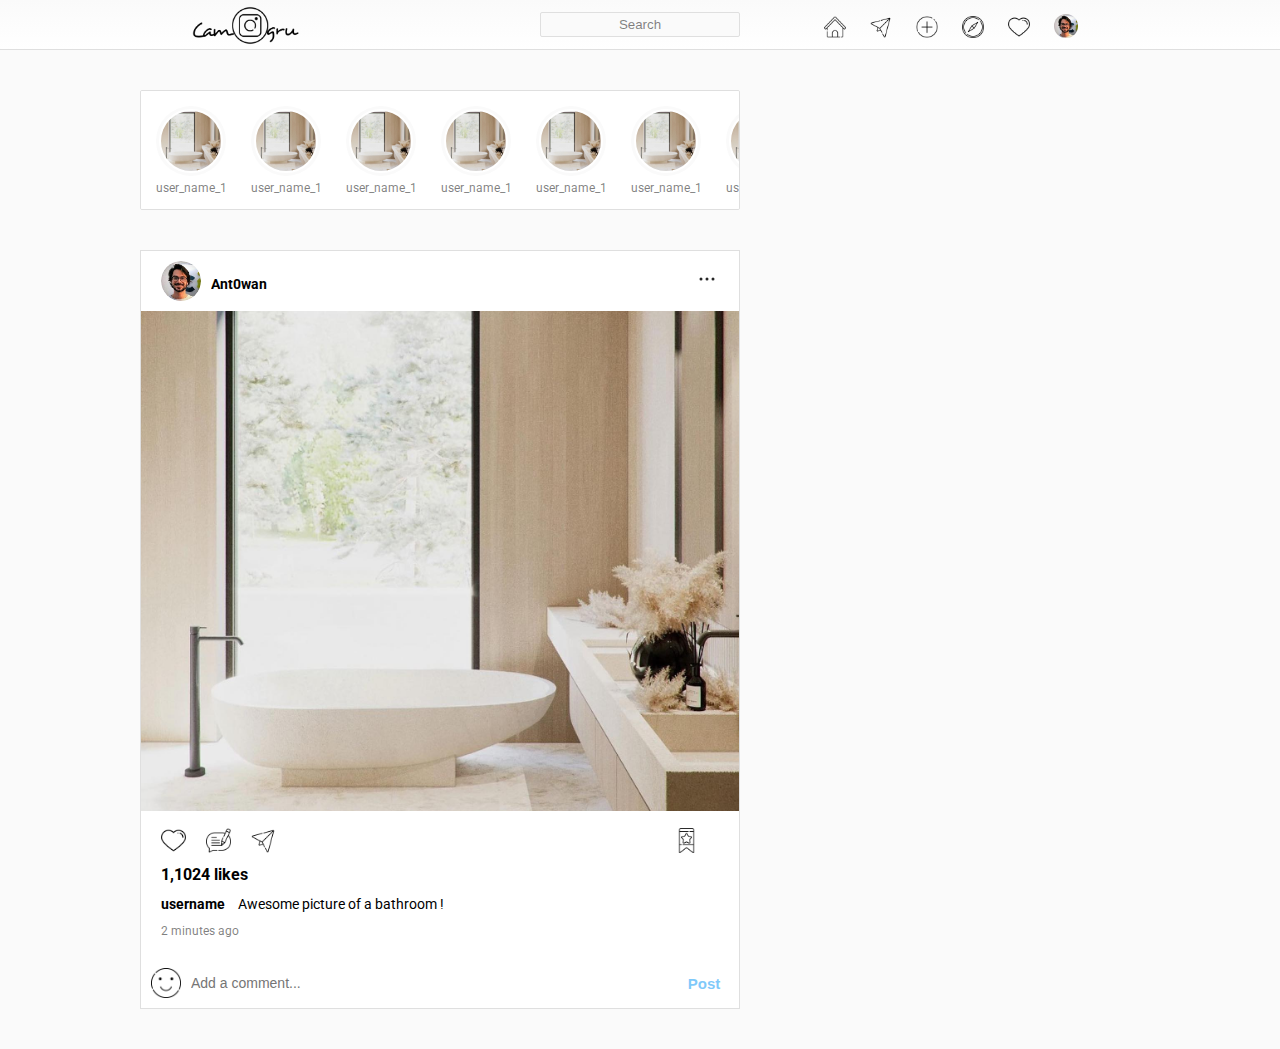
==== app/public/index.html @ 29b3ff60 "feat(app): icons to comment" ====
<!doctype html>
<html lang="en">
	<head>
		<meta charset="utf-8" />
		<meta name="description" content="Web Application Camagru for Sharing Pictures" />
		<title>Cam@gru</title>
		<link rel="stylesheet" href="../src/style.css">
	</head>
	<body>
		<nav class="navbar">
			<div class="nav-wrapper">
				<img src="favicon.png" class="brand-img" alt="">
				<input type="text" class="search-box" placeholder="search">
				<div class="nav-items">
					<img src="home.png" class="icon" alt="">
					<img src="sent.png" class="icon" alt="">
					<img src="add.png" class="icon" alt="">
					<img src="explore.png" class="icon" alt="">
					<img src="heart.png" class="icon" alt="">
					<!--	<img src="user.png" class="icon" alt=""> -->
					<div class="icon user-profile"><img src="profilepicture.jpg" class="user-profile"></div>
				</div>

			</div>
		</nav>
		<section class="main">
			<div class="wrapper">
				<div class="left-col">
					<div class="status-wrapper">
						<div class="status-card">
							<div class="profile-pic"><img src="258769440_1060473394771516_6457847328367936362_n.jpg"></div>
							<p class="username">user_name_1</p>
						</div>
						<div class="status-card">
							<div class="profile-pic"><img src="258769440_1060473394771516_6457847328367936362_n.jpg"></div>
							<p class="username">user_name_1</p>
						</div>
						<div class="status-card">
							<div class="profile-pic"><img src="258769440_1060473394771516_6457847328367936362_n.jpg"></div>
							<p class="username">user_name_1</p>
						</div>
						<div class="status-card">
							<div class="profile-pic"><img src="258769440_1060473394771516_6457847328367936362_n.jpg"></div>
							<p class="username">user_name_1</p>
						</div>
						<div class="status-card">
							<div class="profile-pic"><img src="258769440_1060473394771516_6457847328367936362_n.jpg"></div>
							<p class="username">user_name_1</p>
						</div>
						<div class="status-card">
							<div class="profile-pic"><img src="258769440_1060473394771516_6457847328367936362_n.jpg"></div>
							<p class="username">user_name_1</p>
						</div>
						<div class="status-card">
							<div class="profile-pic"><img src="258769440_1060473394771516_6457847328367936362_n.jpg"></div>
							<p class="username">user_name_1</p>
						</div>
					</div>
					<div class="post">
						<div class="info">
							<div class="user">
								<div class="profile-pic"><img src="profilepicture.jpg" alt=""></div>
								<p class="username">Ant0wan</p>
							</div>
							<div class="option-container">
								<svg class="options">
									<circle cx="12" cy="12" r="1.5"></circle>
									<circle cx="6" cy="12" r="1.5"></circle>
									<circle cx="18" cy="12" r="1.5"></circle>
								</svg>
							</div>
						</div>
						<img src="258769440_1060473394771516_6457847328367936362_n.jpg" class="post-image" alt="">
						<div class="post-content">
							<div class="reaction-wrapper">
								<img src="heart.png" class="icon" alt="">
								<img src="comment.png" class="icon" alt="">
								<img src="sent.png" class="icon" alt="">
								<img src="bookmark.png" class="save icon" alt="">
							</div>
							<p class="likes">1,1024 likes</p>
							<p class="description"><span>username </span>Awesome picture of a bathroom !</p>
							<p class="post-time">2 minutes ago</p>
						</div>
						<div class="comment-wrapper">
							<img src="smile.png" class="icon" alt="">
							<input type="text" class="comment-box" placeholder="Add a comment...">
							<button class="comment-btn">Post</button>
						</div>
					</div>
				</div>
				<div class="right-col"> </div>
			</div>
		</section>
		<!--
			<div class="main">
			<nav>
			<div class="logo">
			<img src="favicon.png">
			<p>Hello <strong>World</strong> from <strong>V1</strong></p>

			</div>
			<div class="nav-links">
			<ul>
			<li><a href="#">Home</a></li>
			<li><a href="#">Inbox</a></li>
			<li><a href="#">New post</a></li>
			<li><a href="#">Explore</a></li>
			<li><a href="#">Activity</a></li>
			<li><a href="#">Me</a></li>
			</ul>
			</div>
			</nav>
			</div>
		-->
	</body>
</html>
---- app/src/style.css ----
@import url('https://fonts.googleapis.com/css2?family=Roboto:wght@300;400;500;700;900&display-swap');
* {
	margin: 0;
	padding: 0;
	box-sizing: border-box;
}
*:focus {
	outline: none;
}
body {
	width: 100%;
	background: #fafafa;
	position: relative;
	font-family: 'roboto', sans-serif;
}
.navbar {
	position: fixed;
	top: 0;
	left: 0;
	width: 100%;
	height: 50px;
	border-bottom: 1px solid #dfdfdf;
	display: flex;
	justify-content: center;
	padding: 5px 0;
	background: linear-gradient(to top, #fff, #fafafa);
}
.nav-wrapper {
	width: 70%;
	max-width: 1000px;
	height: 100%;
	display: flex;
	justify-content: space-between;
	align-items: center;
}
.brand-img {
	height: 100%;
	margin-top: 1px;
}
.search-box {
	position: absolute;
	left: 50%;
	transform: translateX(-50%);
	width: 200px;
	height: 25px;
	background: #fafafa;
	border: 1px solid #dfdfdf;
	border-radius: 2px;
	color: rgba(0,0,0,0.5);
	text-align: center;
	text-transform: capitalize;
}
.search-box::placeholder {
	color: rgba(0,0,0,0.5);
}
.nav-items {
	height: 22px;
	position: relative;
}
.icon {
	height: 100%;
	cursor: pointer;
	margin: 0 10px;
	display: inline-block;
}
.user-profile {
	width: 24px;
	border-radius: 50%;
	background-size: cover;
}
.main {
	width: 100%;
	padding: 40px 0;
	display: flex;
	justify-content: center;
	margin-top: 50px;
}
.wrapper {
	width: 100%;
	max-width: 1000px;
	display: grid;
	grid-template-columns: 60% 40%;
	grid-gap: 30px;
}
.left-col {
	display: flex;
	flex-direction: column;
}
.status-wrapper {
	width: 100%;
	height: 120px;
	background: #fff;
	border: 1px solid #dfdfdf;
	border-radius: 2px;
	padding: 10px;
	padding-right: 0;
	display: flex;
	align-items: center;
	overflow: hidden;
	overflow-x: auto;
}
/* Does not fix the ugly scrollbar on Firefox*/
.status-wrapper::-webkit-scrollbar{
	display: none;
}
.status-card {
	flex: 0 0 auto;
	width: 80px;
	max-width: 80px;
	display: flex;
	flex-direction: column;
	align-items: center;
	margin-right: 15px;
}
.profile-pic {
	width: 70px;
	height: 70px;
	border-radius: 50%;
	overflow: hidden;
	padding: 3px;
	background: #fafafa;
}
.profile-pic img{
	width: 100%;
	height: 100%;
	object-fit: cover;
	border-radius: 50%;
	border: 2px solid #fff;
}
.username {
	width: 100%;
	overflow: hidden;
	text-align: center;
	font-size: 12px;
	margin-top: 5px;
	color: rgba(0,0,0,0.5);
}
.post {
	width: 100%;
	height: auto;
	background: #fff;
	border: 1px solid #dfdfdf;
	margin-top: 40px;
}
.info {
	width: 100%;
	height: 60px;
	display: flex;
	justify-content: space-between;
	align-items: center;
	padding: 0 20px;
}
.info .username {
	width: auto;
	font-weight: bold;
	color: #000;
	font-size: 14px;
	margin-left: 10px;
}
.options {
	color: #262626;
	fill: #262626;
	height: 24px;
	width: 24px;
}
.option-container {
	margin-left: auto;
}
.info .options {
	cursor: pointer;
}
.info .user {
	display: flex;
	align-items: center;
}
.info .profile-pic {
	height: 40px;
	width: 40px;
	padding: 0;
	background: none;
}
.info .profile-pic img {
	border: none;
}
.post-content {
	width: 100%;
	padding: 20px;
}
.post-image {
	width: 100%;
	height: 500px;
	object-fit: cover;
}
.likes {
	font-weight: bold;
}
.description {
	margin: 10px 0;
	font-size: 14px;
	line-height: 20px;
}
.description span {
	font-weight: bold;
	margin-right: 10px;
}
.post-time {
	color: rgba(0,0,0,0.5);
	font-size: 12px;
}
.comment-wrapper {
	width: 100%;
	height: 50px;
	border-radius: 1px solid #dfdfdf;
	display: flex;
	justify-content: space-between;
	align-items: center;
}
.comment-wrapper .icon {
	height: 30px;
}
.comment-box {
	width: 80%;
	height: 100%;
	border: none;
	outline: none;
	font-size: 14px;
}
.comment-btn {
	width: 70px;
	height: 100%;
	font-weight: bold;
	background: none;
	border: none;
	outline: none;
	text-transform: capitalize;
	font-size: 15px;
	color: rgba(var(--d69,0,149,246),1);
	opacity: 0.5; /* Apply only when not comment written */
}
.reaction-wrapper {
	width: 100%;
	height: 50px;
	display: flex;
	margin-top: -20px;
	align-items: center;
}
.reaction-wrapper .icon {
	height: 25px;
	margin: 0;
	margin-right: 20px;
}
.reaction-wrapper .icon.save {
	margin-left: auto;
}
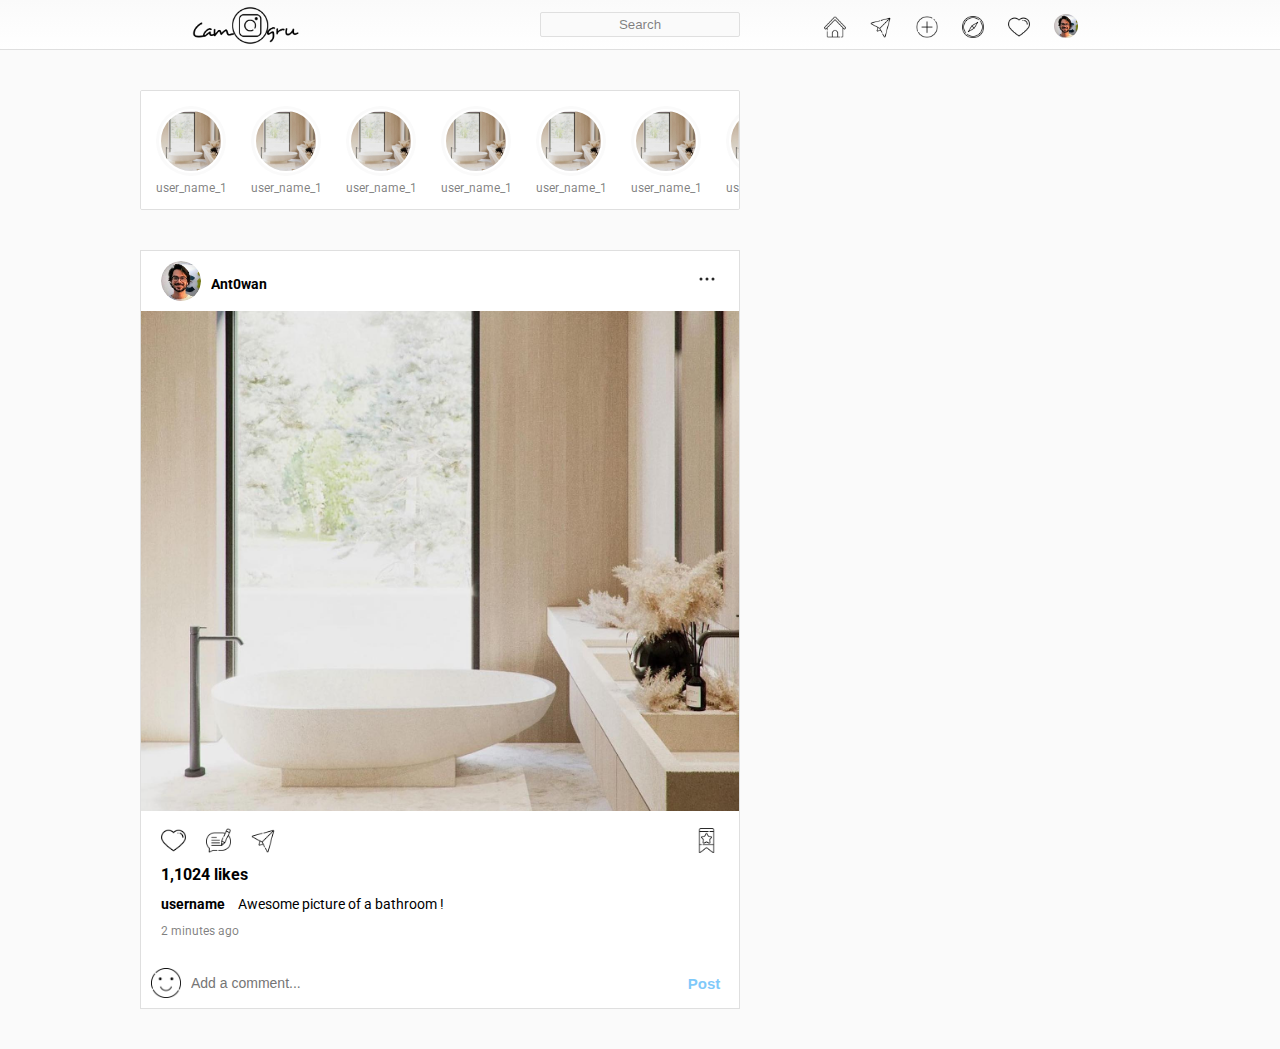
==== commit 6dc76a6c: "feat(app): icons to comment" ====
--- a/app/public/index.html
+++ b/app/public/index.html
@@ -92,26 +92,5 @@
 				<div class="right-col"> </div>
 			</div>
 		</section>
-		<!--
-			<div class="main">
-			<nav>
-			<div class="logo">
-			<img src="favicon.png">
-			<p>Hello <strong>World</strong> from <strong>V1</strong></p>
-
-			</div>
-			<div class="nav-links">
-			<ul>
-			<li><a href="#">Home</a></li>
-			<li><a href="#">Inbox</a></li>
-			<li><a href="#">New post</a></li>
-			<li><a href="#">Explore</a></li>
-			<li><a href="#">Activity</a></li>
-			<li><a href="#">Me</a></li>
-			</ul>
-			</div>
-			</nav>
-			</div>
-		-->
 	</body>
 </html>
--- a/app/src/style.css
+++ b/app/src/style.css
@@ -246,9 +246,10 @@
 }
 .reaction-wrapper .icon {
 	height: 25px;
-	margin: 0;
+	margin: 0px;
 	margin-right: 20px;
 }
 .reaction-wrapper .icon.save {
+	margin: 0px;
 	margin-left: auto;
 }
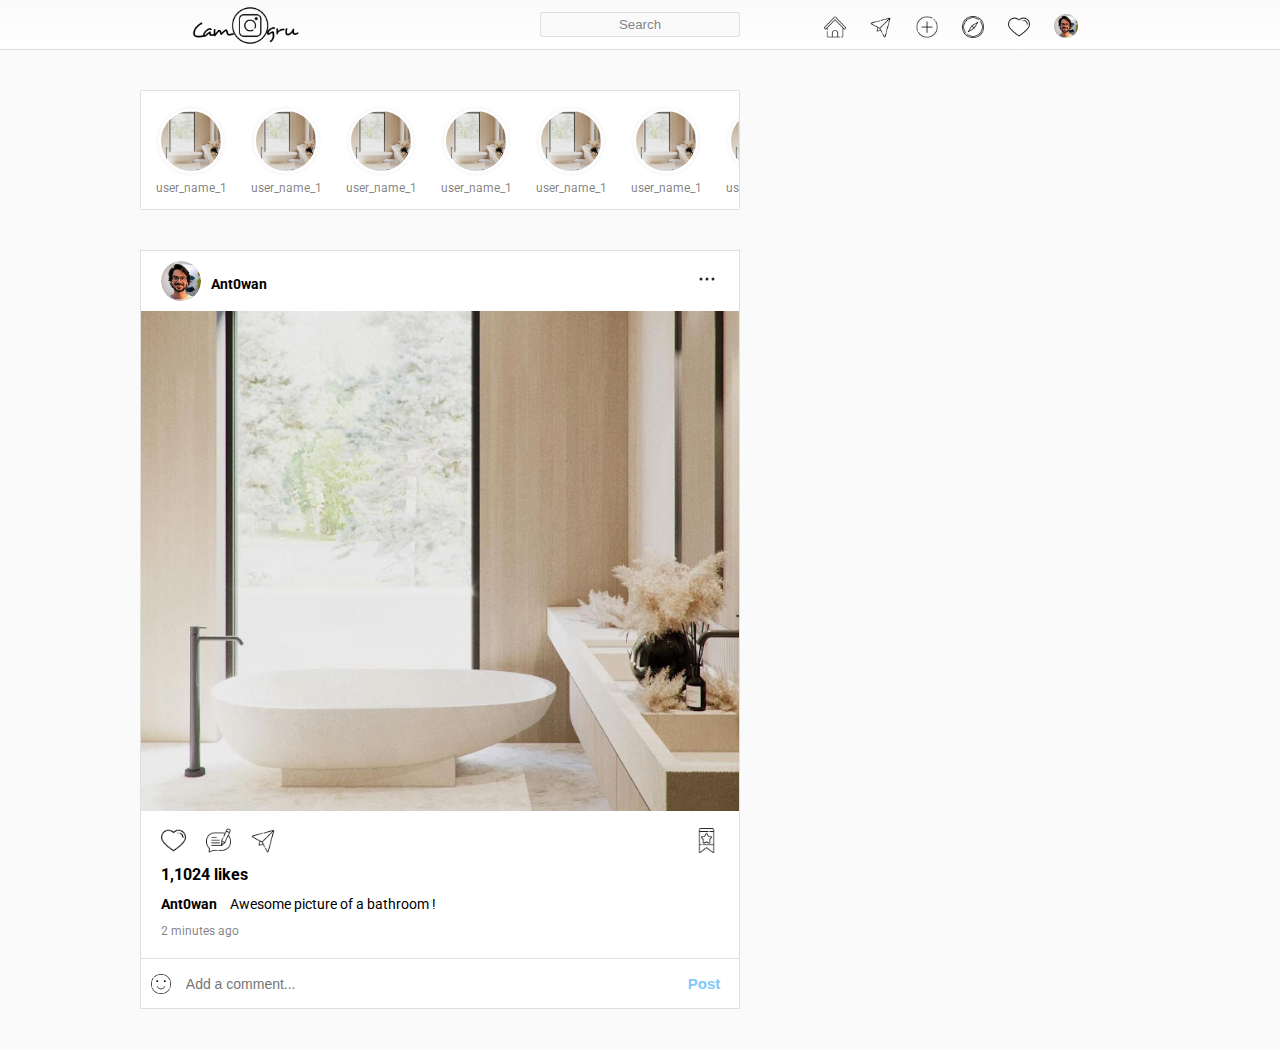
==== commit 0c1bb680: "feat(doc):demo picture added" ====
--- a/app/public/index.html
+++ b/app/public/index.html
@@ -79,7 +79,7 @@
 								<img src="bookmark.png" class="save icon" alt="">
 							</div>
 							<p class="likes">1,1024 likes</p>
-							<p class="description"><span>username </span>Awesome picture of a bathroom !</p>
+							<p class="description"><span>Ant0wan </span>Awesome picture of a bathroom !</p>
 							<p class="post-time">2 minutes ago</p>
 						</div>
 						<div class="comment-wrapper">
--- a/app/src/style.css
+++ b/app/src/style.css
@@ -214,9 +214,10 @@
 	display: flex;
 	justify-content: space-between;
 	align-items: center;
+	border-top: 1px solid #dfdfdf;
 }
 .comment-wrapper .icon {
-	height: 30px;
+	height: 20px;
 }
 .comment-box {
 	width: 80%;
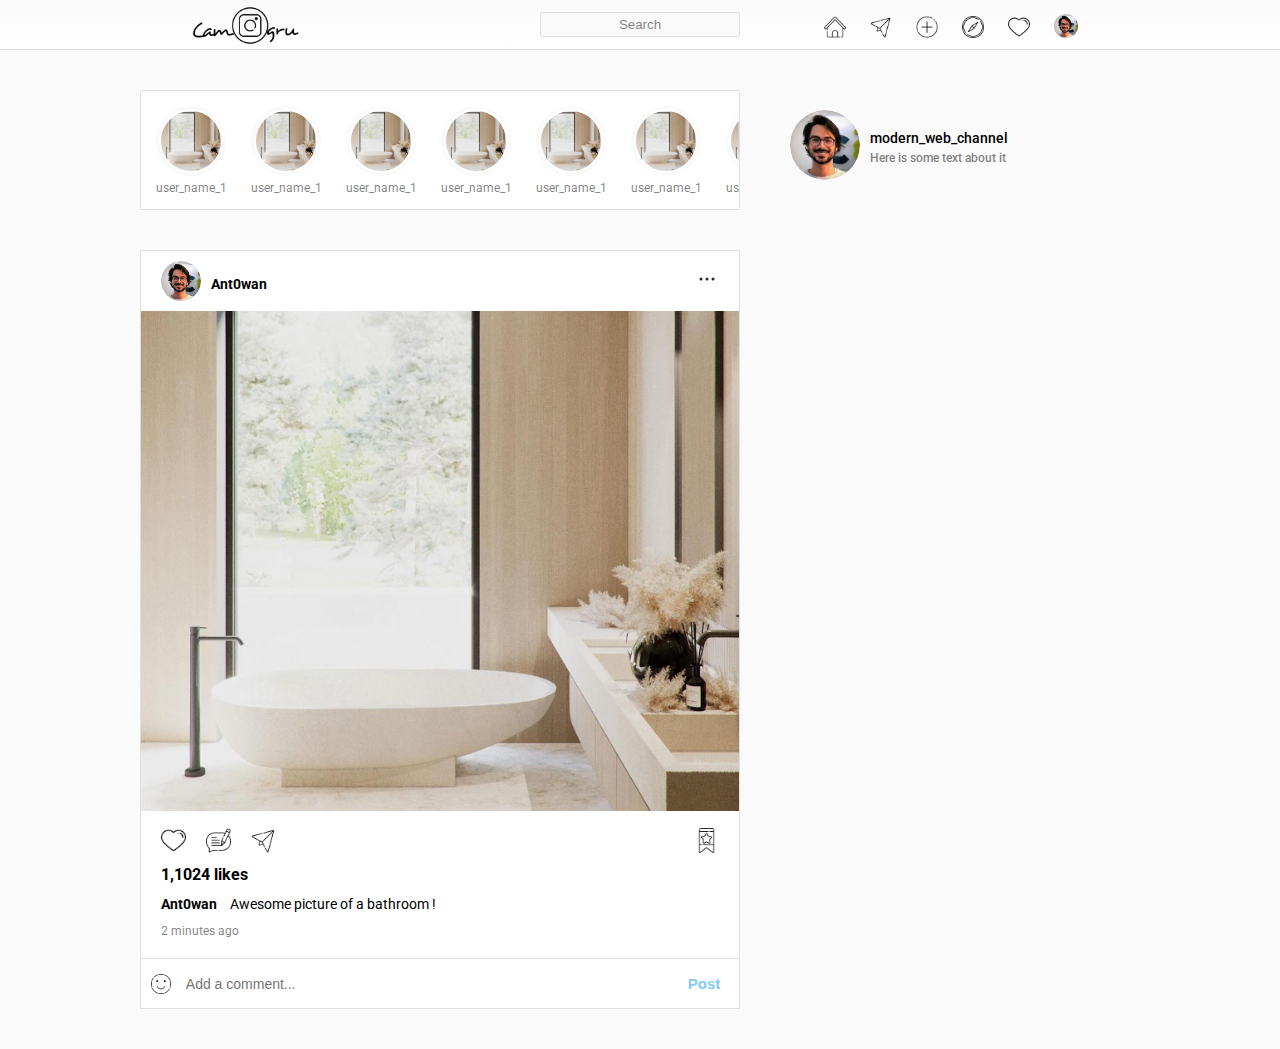
==== commit 7fefa86f: "feat(app): right panel on the go" ====
--- a/app/public/index.html
+++ b/app/public/index.html
@@ -89,7 +89,17 @@
 						</div>
 					</div>
 				</div>
-				<div class="right-col"> </div>
+				<div class="right-col">
+					<div class="profile-card">
+						<div class="profile-pic">
+							<img src="profilepicture.jpg" alt="">
+						</div>
+						<div>
+							<p class="username">modern_web_channel</p>
+							<p class="sub-text">Here is some text about it</p>
+						</div>
+					</div>
+				</div>
 			</div>
 		</section>
 	</body>
--- a/app/src/style.css
+++ b/app/src/style.css
@@ -254,3 +254,39 @@
 	margin: 0px;
 	margin-left: auto;
 }
+.right-col {
+	padding: 20px;
+}
+.profile-card {
+	width: fit-content;
+	display: flex;
+	justify-content: center;
+	align-items: center;
+	margin-bottom: 10px;
+}
+.profile-card .profile-pic {
+	flex: 0 0 auto;
+	padding: 0;
+	background: none;
+	width: 40px;
+	height: 40px;
+	margin-right: 10px;
+}
+.profile-card:first-child .profile-pic {
+	width: 70px;
+	height: 70px;
+}
+.profile-card .profile-pic img {
+	border: none;
+}
+.profile-card .username {
+	font-weight: 500;
+	font-size: 14px;
+	color: #000;
+}
+.sub-text {
+	color: rgba(0,0,0,0.5);
+	font-size: 12px;
+	font-weight: 500;
+	margin-top: 5px;
+}
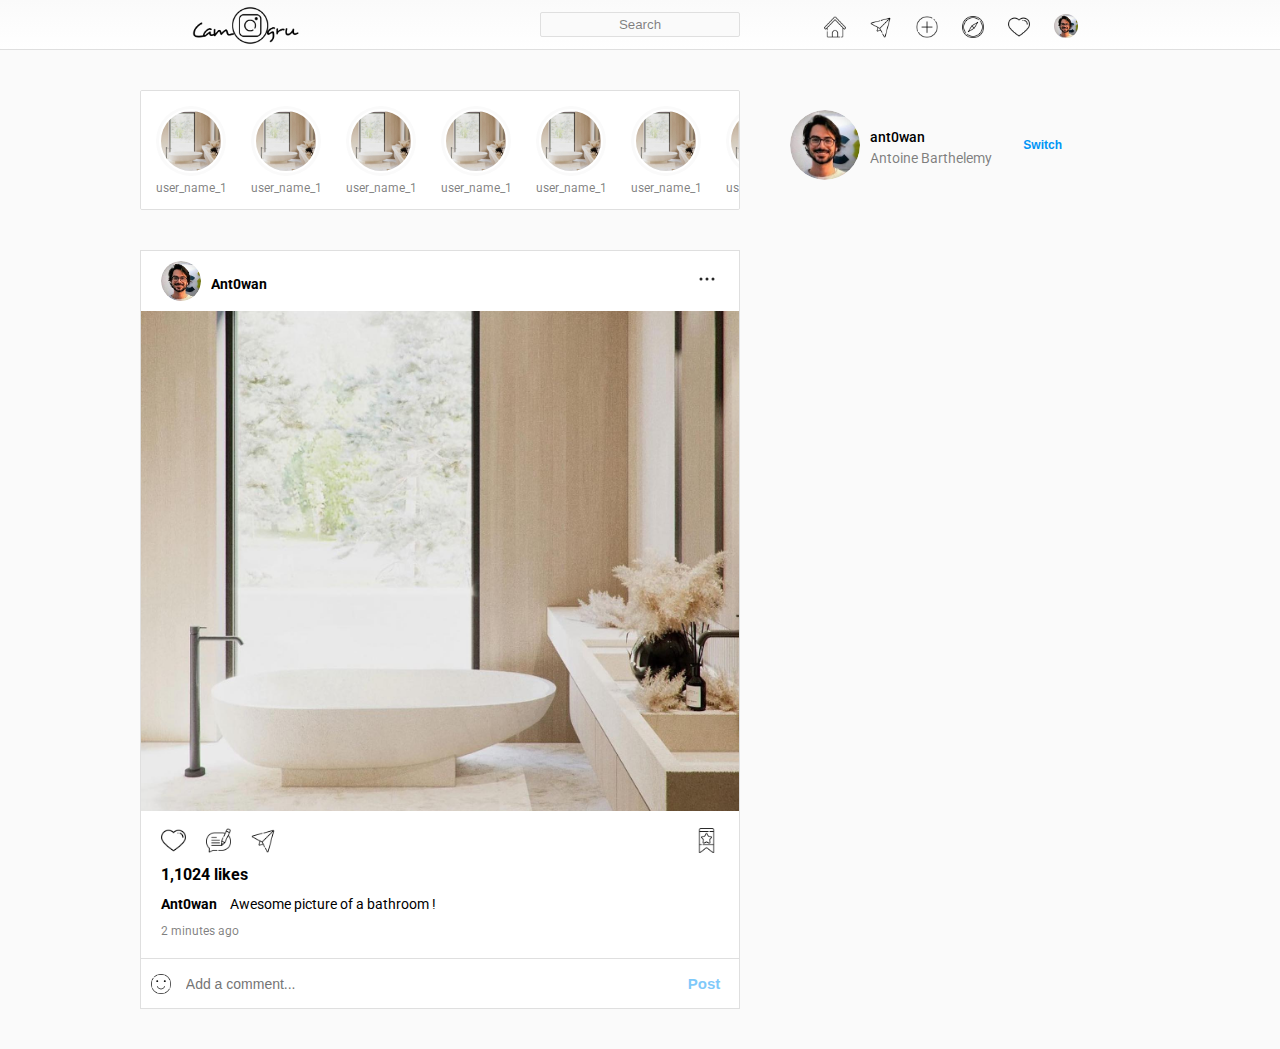
==== commit fab45d38: "feat(app): profile card on right" ====
--- a/app/public/index.html
+++ b/app/public/index.html
@@ -95,9 +95,10 @@
 							<img src="profilepicture.jpg" alt="">
 						</div>
 						<div>
-							<p class="username">modern_web_channel</p>
-							<p class="sub-text">Here is some text about it</p>
+							<p class="username">ant0wan</p>
+							<p class="sub-text">Antoine Barthelemy</p>
 						</div>
+						<button class="action-btn">switch</button>
 					</div>
 				</div>
 			</div>
--- a/app/src/style.css
+++ b/app/src/style.css
@@ -226,7 +226,8 @@
 	outline: none;
 	font-size: 14px;
 }
-.comment-btn {
+.comment-btn,
+.action-btn {
 	width: 70px;
 	height: 100%;
 	font-weight: bold;
@@ -283,10 +284,17 @@
 	font-weight: 500;
 	font-size: 14px;
 	color: #000;
+	text-align: left;
 }
 .sub-text {
 	color: rgba(0,0,0,0.5);
+	font-size: 14px;
+	font-weight: 400;
+	margin-top: 5px;
+}
+.action-btn {
+	opacity: 1;
+	font-weight: 700;
 	font-size: 12px;
-	font-weight: 500;
-	margin-top: 5px;
-}
+	text-align: right;
+}
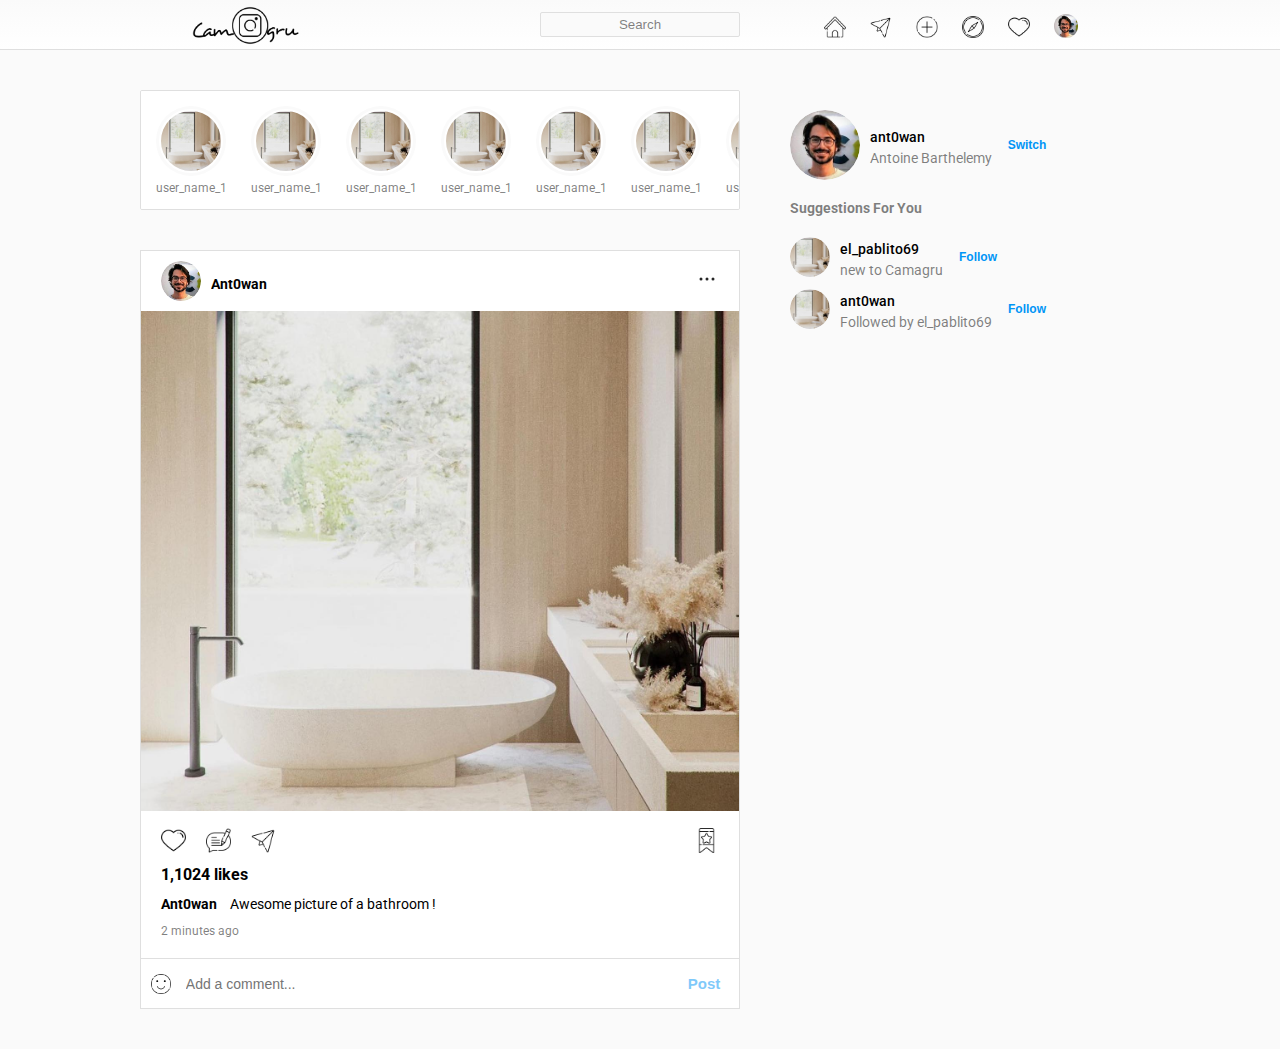
==== commit 4d4949bb: "feat(app): right panel on the go" ====
--- a/app/public/index.html
+++ b/app/public/index.html
@@ -100,6 +100,27 @@
 						</div>
 						<button class="action-btn">switch</button>
 					</div>
+					<p class="suggestion-text">Suggestions For You</p>
+					<div class="profile-card">
+						<div class="profile-pic">
+							<img src="258769440_1060473394771516_6457847328367936362_n.jpg" alt="">
+						</div>
+						<div>
+							<p class="username">el_pablito69</p>
+							<p class="sub-text">new to Camagru</p>
+						</div>
+						<button class="action-btn">Follow</button>
+					</div>
+					<div class="profile-card">
+						<div class="profile-pic">
+							<img src="258769440_1060473394771516_6457847328367936362_n.jpg" alt="">
+						</div>
+						<div>
+							<p class="username">ant0wan</p>
+							<p class="sub-text">Followed by el_pablito69</p>
+						</div>
+						<button class="action-btn">Follow</button>
+					</div>
 				</div>
 			</div>
 		</section>
--- a/app/src/style.css
+++ b/app/src/style.css
@@ -296,5 +296,31 @@
 	opacity: 1;
 	font-weight: 700;
 	font-size: 12px;
-	text-align: right;
-}
+/*	text-align: right;*/
+}
+.suggestion-text {
+	font-size: 14px;
+	color: rgba(0,0,0,0.5);
+	font-weight: 700;
+	margin: 20px 0;
+}
+@media (max-width: 110px) {
+	.right-col, .seach-box {
+		display: none;
+	}
+	.nav-wrapper,
+	.wrapper {
+		width: 90%;
+	}
+	.wrapper {
+		display: block;
+	}
+}
+@media (max-width: 500px) {
+	.nav-items .icon {
+		margin: 0 5px;
+	}
+	.post-image {
+		height: 300px;
+	}
+}
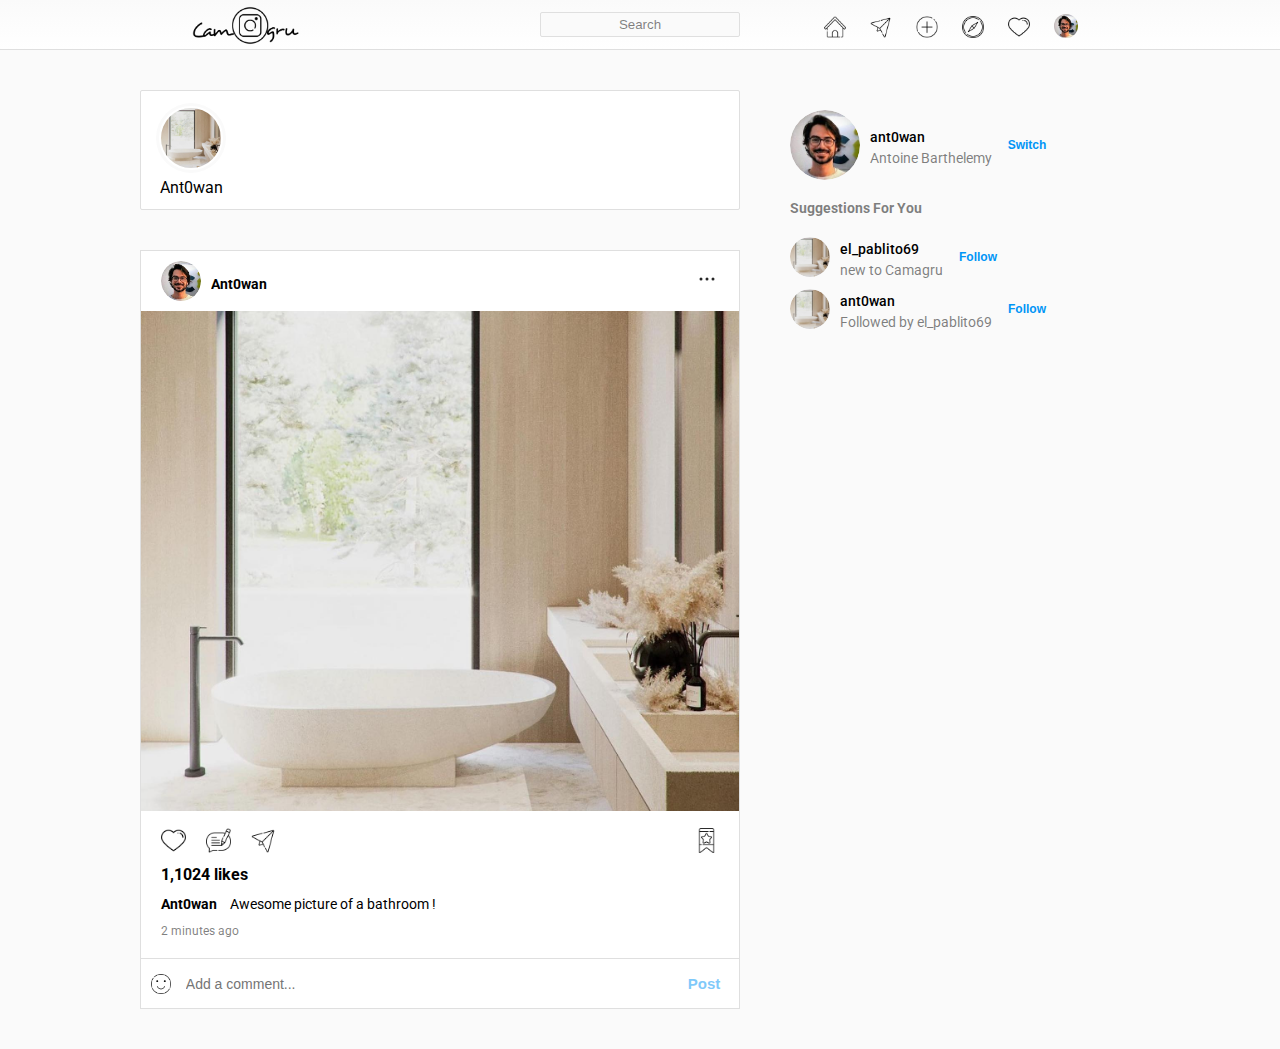
==== commit c0aa731c: "feat(app): try implement JS" ====
--- a/app/public/index.html
+++ b/app/public/index.html
@@ -28,32 +28,11 @@
 				<div class="left-col">
 					<div class="status-wrapper">
 						<div class="status-card">
-							<div class="profile-pic"><img src="258769440_1060473394771516_6457847328367936362_n.jpg"></div>
-							<p class="username">user_name_1</p>
-						</div>
-						<div class="status-card">
-							<div class="profile-pic"><img src="258769440_1060473394771516_6457847328367936362_n.jpg"></div>
-							<p class="username">user_name_1</p>
-						</div>
-						<div class="status-card">
-							<div class="profile-pic"><img src="258769440_1060473394771516_6457847328367936362_n.jpg"></div>
-							<p class="username">user_name_1</p>
-						</div>
-						<div class="status-card">
-							<div class="profile-pic"><img src="258769440_1060473394771516_6457847328367936362_n.jpg"></div>
-							<p class="username">user_name_1</p>
-						</div>
-						<div class="status-card">
-							<div class="profile-pic"><img src="258769440_1060473394771516_6457847328367936362_n.jpg"></div>
-							<p class="username">user_name_1</p>
-						</div>
-						<div class="status-card">
-							<div class="profile-pic"><img src="258769440_1060473394771516_6457847328367936362_n.jpg"></div>
-							<p class="username">user_name_1</p>
-						</div>
-						<div class="status-card">
-							<div class="profile-pic"><img src="258769440_1060473394771516_6457847328367936362_n.jpg"></div>
-							<p class="username">user_name_1</p>
+							<div class="profile-pic">
+								<img src="258769440_1060473394771516_6457847328367936362_n.jpg">
+							</div>
+							<p class="username"><div id="card-usrname">user_name_1</div></p>
+							<script src="../src/status.js"></script>
 						</div>
 					</div>
 					<div class="post">
--- a/app/src/style.css
+++ b/app/src/style.css
@@ -36,6 +36,7 @@
 .brand-img {
 	height: 100%;
 	margin-top: 1px;
+/*	filter: brightness(0) invert(1); */
 }
 .search-box {
 	position: absolute;
@@ -324,3 +325,33 @@
 		height: 300px;
 	}
 }
+.notfound-wrapper {
+	background-color: rgba(var(--b3f,250,250,250),1);
+	display: flex;
+	align-content: stretch;
+	align-items: stretch;
+	-webkit-box-align: stretch;
+	justify-content: flex-start;
+	-webkit-box-pack: start;
+	flex: 0 0 auto;
+	-webkit-box-flex: 0;
+}
+.sorry {
+	color: rgba(var(--i1d,38,38,38),1);
+	text-align: center;
+	font-size: 22px;
+}
+.broken-wrapper {
+	height: 90px;
+}
+.broken {
+	margin-top: 30px;
+}
+a {
+	color: #00376b;
+	text-decoration: none;
+}
+a:visited {
+	color: rgba(var(--fe0,0,55,107),1);
+	text-decoration: none;
+}
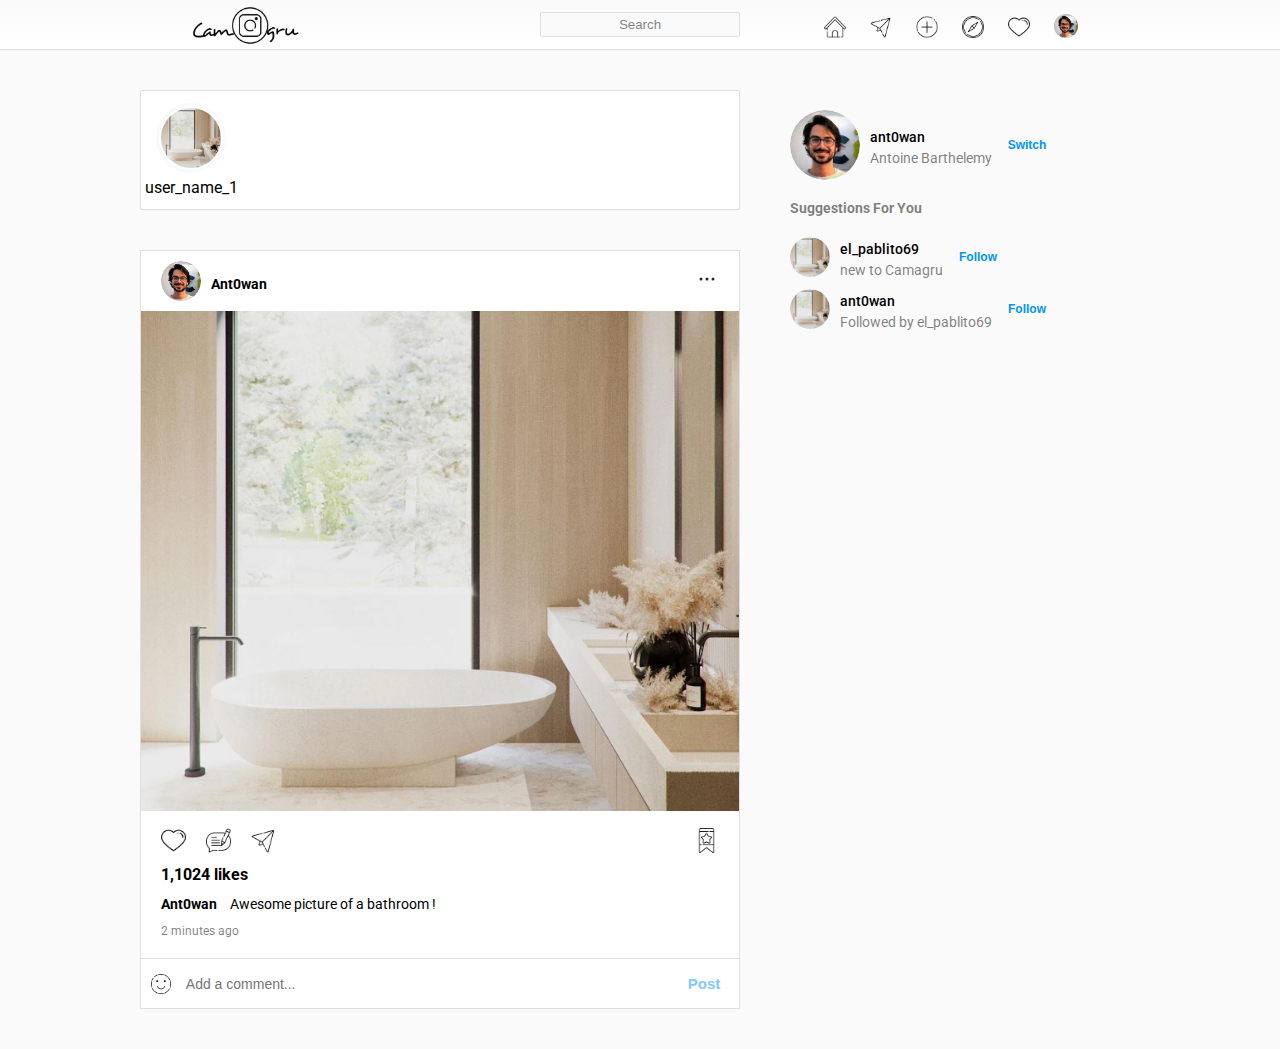
==== commit 329883be: "feat(app): try include dynamic areas with javascript" ====
--- a/app/public/index.html
+++ b/app/public/index.html
@@ -26,6 +26,9 @@
 		<section class="main">
 			<div class="wrapper">
 				<div class="left-col">
+					<div id="stories"></div>
+					<script src="../src/stories.js"></script>
+					<!--
 					<div class="status-wrapper">
 						<div class="status-card">
 							<div class="profile-pic">
@@ -35,6 +38,7 @@
 							<script src="../src/status.js"></script>
 						</div>
 					</div>
+					-->
 					<div class="post">
 						<div class="info">
 							<div class="user">
